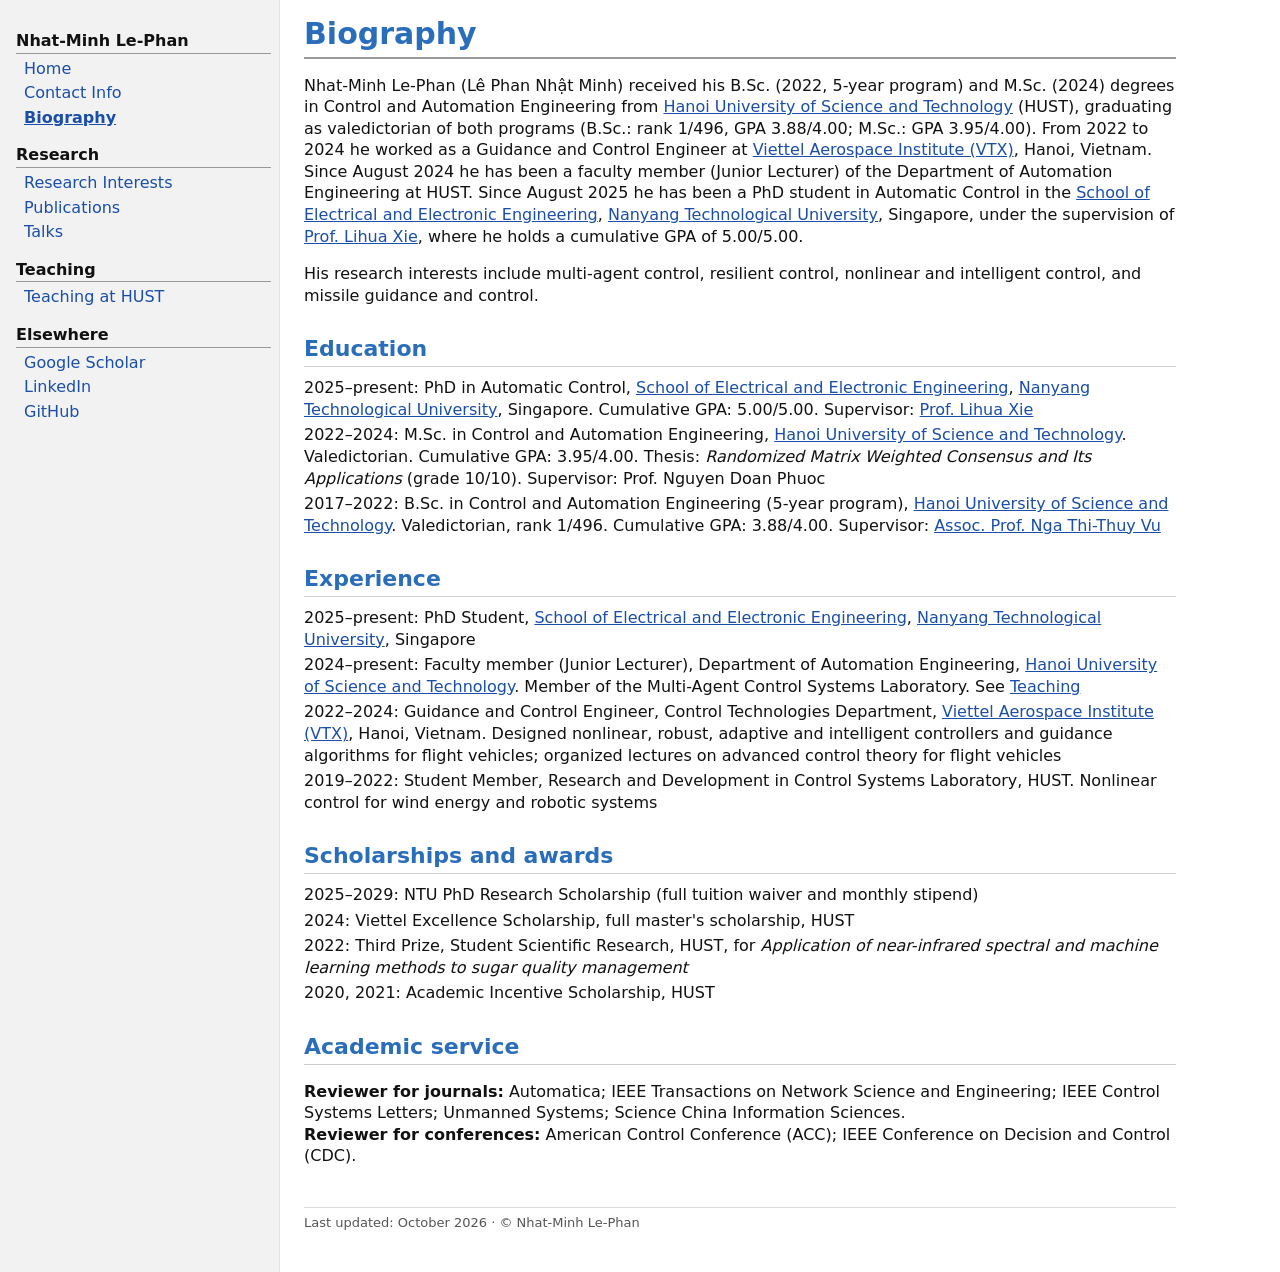
==== bio.html @ d84f1402 "Add LinkedIn, GPAs, valedictorian in About me" ====
<!DOCTYPE html>
<html lang="en">
<head>
<meta charset="utf-8">
<meta name="viewport" content="width=device-width, initial-scale=1">
<title>Biography — Nhat-Minh Le-Phan</title>
<link rel="stylesheet" href="style.css">
</head>
<body>
<div class="layout">
<aside id="sidebar"><button class="menu-btn" onclick="this.parentNode.classList.toggle('open')">&#9776; Menu</button><nav>
<h3>Nhat-Minh Le-Phan</h3><ul>
<li><a href="index.html">Home</a></li>
<li><a href="contact.html">Contact Info</a></li>
<li><a href="bio.html" class="current">Biography</a></li>
</ul>
<h3>Research</h3><ul>
<li><a href="research.html">Research Interests</a></li>
<li><a href="publications.html">Publications</a></li>
<li><a href="talks.html">Talks</a></li>
</ul>
<h3>Teaching</h3><ul>
<li><a href="teaching.html">Teaching at HUST</a></li>
</ul>
<h3>Elsewhere</h3><ul>
<li><a href="https://scholar.google.com/citations?user=ew5rF0sAAAAJ&hl=en">Google Scholar</a></li>
<li><a href="https://www.linkedin.com/in/le-phan-nhat-minh-4aa074153/">LinkedIn</a></li>
<li><a href="https://github.com/minhk43pbc">GitHub</a></li>
</ul>
</nav></aside>
<main>

<h1>Biography</h1>
<p>Nhat-Minh Le-Phan (Lê Phan Nhật Minh) received his B.Sc. (2022, 5-year program) and M.Sc. (2024) degrees in Control and Automation Engineering from <a href="https://hust.edu.vn/en/">Hanoi University of Science and Technology</a> (HUST), graduating as valedictorian of both programs (B.Sc.: rank 1/496, GPA 3.88/4.00; M.Sc.: GPA 3.95/4.00). From 2022 to 2024 he worked as a Guidance and Control Engineer at <a href="https://vi.wikipedia.org/wiki/Vi%E1%BB%87n_H%C3%A0ng_kh%C3%B4ng_V%C5%A9_tr%E1%BB%A5_Viettel">Viettel Aerospace Institute (VTX)</a>, Hanoi, Vietnam. Since August 2024 he has been a faculty member (Junior Lecturer) of the Department of Automation Engineering at HUST. Since August 2025 he has been a PhD student in Automatic Control in the <a href="https://www.ntu.edu.sg/eee">School of Electrical and Electronic Engineering</a>, <a href="https://www.ntu.edu.sg/">Nanyang Technological University</a>, Singapore, under the supervision of <a href="https://scholar.google.com.sg/citations?user=Fmrv3J8AAAAJ&hl=en">Prof. Lihua Xie</a>, where he holds a cumulative GPA of 5.00/5.00.</p>
<p>His research interests include multi-agent control, resilient control, nonlinear and intelligent control, and missile guidance and control.</p>

<h2>Education</h2>
<ul class="news">
  <li>2025–present: PhD in Automatic Control, <a href="https://www.ntu.edu.sg/eee">School of Electrical and Electronic Engineering</a>, <a href="https://www.ntu.edu.sg/">Nanyang Technological University</a>, Singapore. Cumulative GPA: 5.00/5.00. Supervisor: <a href="https://scholar.google.com.sg/citations?user=Fmrv3J8AAAAJ&hl=en">Prof. Lihua Xie</a></li>
  <li>2022–2024: M.Sc. in Control and Automation Engineering, <a href="https://hust.edu.vn/en/">Hanoi University of Science and Technology</a>. Valedictorian. Cumulative GPA: 3.95/4.00. Thesis: <i>Randomized Matrix Weighted Consensus and Its Applications</i> (grade 10/10). Supervisor: Prof. Nguyen Doan Phuoc</li>
  <li>2017–2022: B.Sc. in Control and Automation Engineering (5-year program), <a href="https://hust.edu.vn/en/">Hanoi University of Science and Technology</a>. Valedictorian, rank 1/496. Cumulative GPA: 3.88/4.00. Supervisor: <a href="https://scholar.google.com.sg/citations?user=rkO7JP4AAAAJ&hl=en">Assoc. Prof. Nga Thi-Thuy Vu</a></li>
</ul>

<h2>Experience</h2>
<ul class="news">
  <li>2025–present: PhD Student, <a href="https://www.ntu.edu.sg/eee">School of Electrical and Electronic Engineering</a>, <a href="https://www.ntu.edu.sg/">Nanyang Technological University</a>, Singapore</li>
  <li>2024–present: Faculty member (Junior Lecturer), Department of Automation Engineering, <a href="https://hust.edu.vn/en/">Hanoi University of Science and Technology</a>. Member of the Multi-Agent Control Systems Laboratory. See <a href="teaching.html">Teaching</a></li>
  <li>2022–2024: Guidance and Control Engineer, Control Technologies Department, <a href="https://vi.wikipedia.org/wiki/Vi%E1%BB%87n_H%C3%A0ng_kh%C3%B4ng_V%C5%A9_tr%E1%BB%A5_Viettel">Viettel Aerospace Institute (VTX)</a>, Hanoi, Vietnam. Designed nonlinear, robust, adaptive and intelligent controllers and guidance algorithms for flight vehicles; organized lectures on advanced control theory for flight vehicles</li>
  <li>2019–2022: Student Member, Research and Development in Control Systems Laboratory, HUST. Nonlinear control for wind energy and robotic systems</li>
</ul>

<h2>Scholarships and awards</h2>
<ul class="news">
  <li>2025–2029: NTU PhD Research Scholarship (full tuition waiver and monthly stipend)</li>
  <li>2024: Viettel Excellence Scholarship, full master's scholarship, HUST</li>
  <li>2022: Third Prize, Student Scientific Research, HUST, for <i>Application of near-infrared spectral and machine learning methods to sugar quality management</i></li>
  <li>2020, 2021: Academic Incentive Scholarship, HUST</li>
</ul>

<h2>Academic service</h2>
<p><b>Reviewer for journals:</b> Automatica; IEEE Transactions on Network Science and Engineering; IEEE Control Systems Letters; Unmanned Systems; Science China Information Sciences.<br>
<b>Reviewer for conferences:</b> American Control Conference (ACC); IEEE Conference on Decision and Control (CDC).</p>

<footer>Last updated: October 2026 &middot; &copy; Nhat-Minh Le-Phan</footer>
</main>
</div>
</body>
</html>
---- style.css ----
/* Minimal academic homepage — edit colors here */
:root{--blue:#2a6ebb;--link:#1a4ea8;--rule:#999;--side:#f2f2f2;--text:#111;--muted:#555;--box:#f4f4f4}
*{box-sizing:border-box}
html,body{margin:0;padding:0;background:#fff;color:var(--text)}
body{font-family:"DejaVu Sans",Verdana,Arial,sans-serif;font-size:16px;line-height:1.35}
a{color:var(--link)}
a:hover{color:#c0392b}
.layout{display:flex;min-height:100vh;max-width:1200px}
#sidebar{flex:0 0 280px;background:var(--side);border-right:1px solid #e3e3e3;padding:20px 8px 40px 16px}
#sidebar h3{font-size:16px;margin:16px 0 4px;padding-bottom:1px;border-bottom:1px solid var(--rule)}
#sidebar h3:first-child{margin-top:10px}
#sidebar ul{list-style:none;margin:0;padding:0 0 0 8px}
#sidebar li{margin:3px 0}
#sidebar a{text-decoration:none}
#sidebar a:hover{text-decoration:underline}
#sidebar a.current{text-decoration:underline;font-weight:bold}
main{flex:1;padding:8px 24px 40px 24px;min-width:0}
h1{color:var(--blue);font-size:30px;margin:6px 0 16px;padding-bottom:2px;border-bottom:2px solid var(--rule)}
h2{color:var(--blue);font-size:22px;margin:28px 0 10px;padding-bottom:2px;border-bottom:1px solid #ccc}
.profile{display:flex;gap:12px;align-items:flex-start}
.profile img{width:178px;height:232px;object-fit:cover;border:1px solid #444;background:#ddd}
.profile .vn{display:block;color:var(--muted);margin:-4px 0 8px}
.profile .who{font-weight:bold;font-size:18px;display:inline-block;margin-bottom:6px}
.profile p{margin:0 0 14px}
.news{margin:0;padding:0;list-style:none}
.news li{margin:0 0 4px}
.box{background:var(--box);border:1px solid #ddd;padding:6px 9px;margin:14px 0}
.pubgrid{display:grid;grid-template-columns:repeat(4,1fr);gap:16px;margin-top:10px}
.pubgrid figure{margin:0;font-size:14px}
.pubgrid .cover{aspect-ratio:4/3;border:1px solid #9bb3d6;background:linear-gradient(160deg,#2a6ebb,#173f6e);display:flex;flex-direction:column;justify-content:space-between;padding:10px;color:#fff;margin-bottom:6px;overflow:hidden}
.pubgrid .cover b{font-size:13px;letter-spacing:.04em;text-transform:uppercase;opacity:.85}
.pubgrid .cover span{font-size:22px;font-weight:bold}
.pubgrid .cover img{width:100%;height:100%;object-fit:cover}
ol.pubs li{margin-bottom:10px}
.ph{color:#a33;font-style:italic}
footer{margin-top:40px;font-size:13px;color:var(--muted);border-top:1px solid #ddd;padding-top:6px}
.menu-btn{display:none}
@media (max-width:760px){
  .layout{flex-direction:column}
  #sidebar{flex:none;border-right:0;border-bottom:1px solid #ddd;padding:8px 16px}
  #sidebar nav{display:none}
  #sidebar.open nav{display:block}
  .menu-btn{display:block;background:none;border:1px solid #aaa;padding:4px 10px;font:inherit;cursor:pointer}
  main{padding:8px 16px 32px}
  .profile{flex-direction:column}
  .pubgrid{grid-template-columns:repeat(2,1fr)}
  h1{font-size:24px}
}
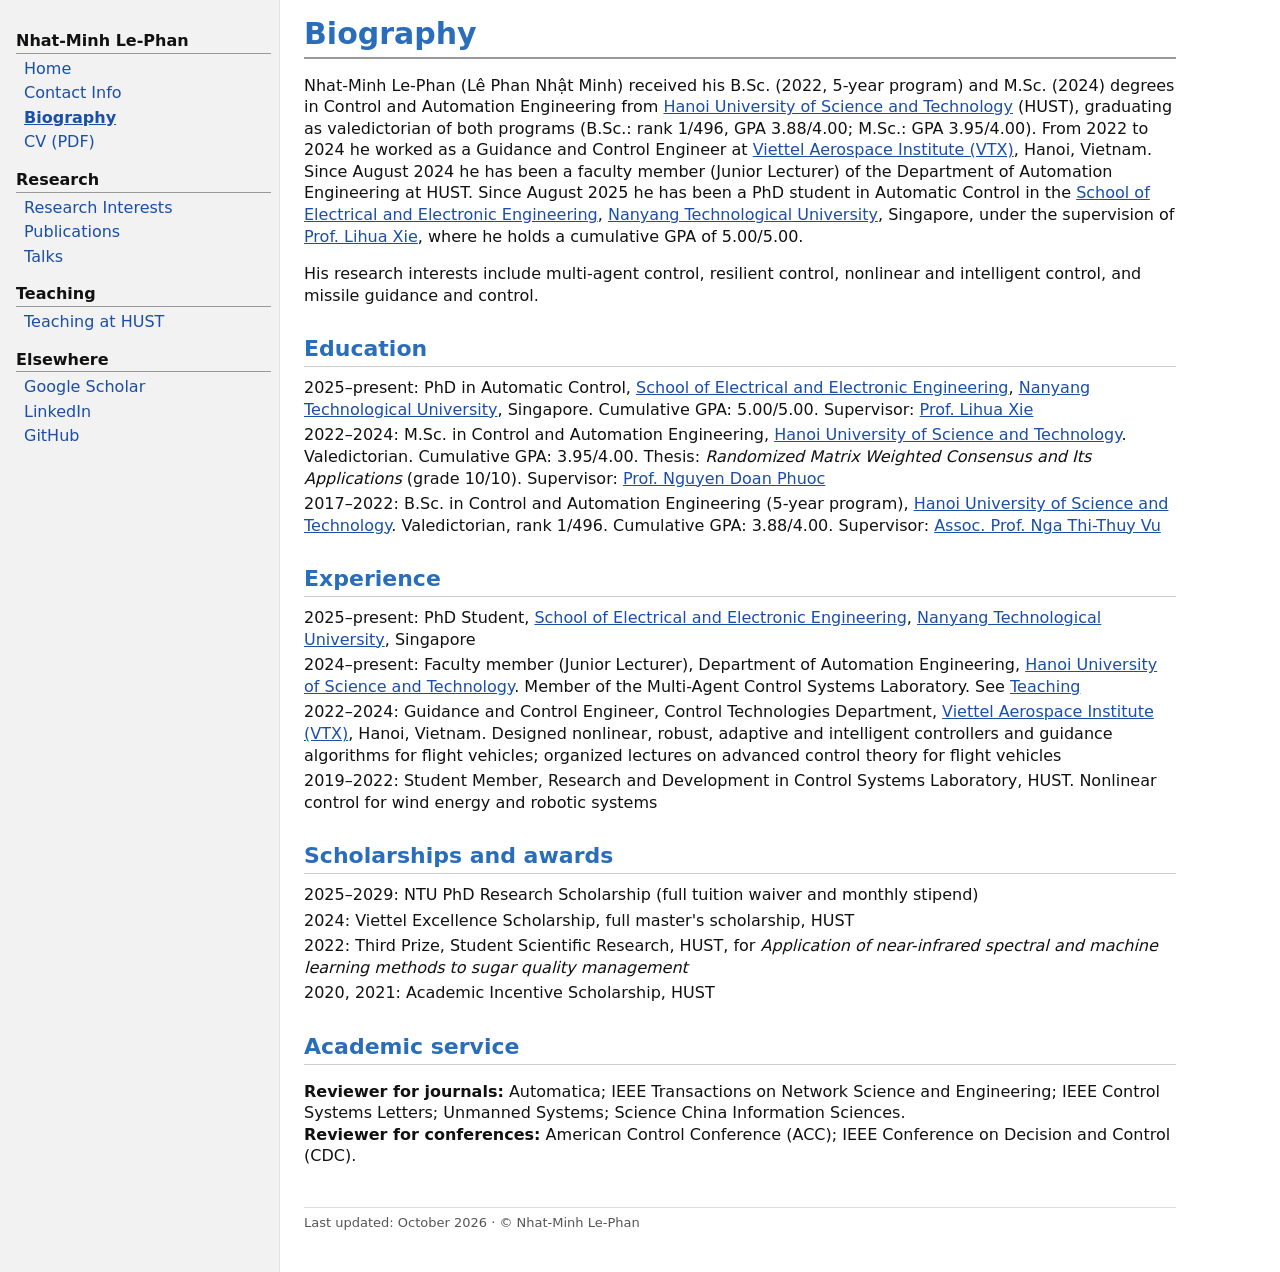
==== commit ecffe097: "Add public CV and link Prof. Phuoc" ====
--- a/bio.html
+++ b/bio.html
@@ -13,6 +13,7 @@
 <li><a href="index.html">Home</a></li>
 <li><a href="contact.html">Contact Info</a></li>
 <li><a href="bio.html" class="current">Biography</a></li>
+<li><a href="cv.pdf">CV (PDF)</a></li>
 </ul>
 <h3>Research</h3><ul>
 <li><a href="research.html">Research Interests</a></li>
@@ -37,7 +38,7 @@
 <h2>Education</h2>
 <ul class="news">
   <li>2025–present: PhD in Automatic Control, <a href="https://www.ntu.edu.sg/eee">School of Electrical and Electronic Engineering</a>, <a href="https://www.ntu.edu.sg/">Nanyang Technological University</a>, Singapore. Cumulative GPA: 5.00/5.00. Supervisor: <a href="https://scholar.google.com.sg/citations?user=Fmrv3J8AAAAJ&hl=en">Prof. Lihua Xie</a></li>
-  <li>2022–2024: M.Sc. in Control and Automation Engineering, <a href="https://hust.edu.vn/en/">Hanoi University of Science and Technology</a>. Valedictorian. Cumulative GPA: 3.95/4.00. Thesis: <i>Randomized Matrix Weighted Consensus and Its Applications</i> (grade 10/10). Supervisor: Prof. Nguyen Doan Phuoc</li>
+  <li>2022–2024: M.Sc. in Control and Automation Engineering, <a href="https://hust.edu.vn/en/">Hanoi University of Science and Technology</a>. Valedictorian. Cumulative GPA: 3.95/4.00. Thesis: <i>Randomized Matrix Weighted Consensus and Its Applications</i> (grade 10/10). Supervisor: <a href="https://scholar.google.com.vn/citations?user=D4TNiIYAAAAJ&hl=en">Prof. Nguyen Doan Phuoc</a></li>
   <li>2017–2022: B.Sc. in Control and Automation Engineering (5-year program), <a href="https://hust.edu.vn/en/">Hanoi University of Science and Technology</a>. Valedictorian, rank 1/496. Cumulative GPA: 3.88/4.00. Supervisor: <a href="https://scholar.google.com.sg/citations?user=rkO7JP4AAAAJ&hl=en">Assoc. Prof. Nga Thi-Thuy Vu</a></li>
 </ul>
 
--- a/style.css
+++ b/style.css
@@ -33,6 +33,9 @@
 .pubgrid .cover img{width:100%;height:100%;object-fit:cover}
 ol.pubs li{margin-bottom:10px}
 .ph{color:#a33;font-style:italic}
+.quote{margin:12px 0 4px;padding:6px 12px;border-left:4px solid var(--blue);background:var(--box);font-style:italic}
+.quote span{font-style:normal;color:var(--muted);white-space:nowrap}
+.fun{font-size:15px;color:var(--muted);margin:8px 0 0}
 footer{margin-top:40px;font-size:13px;color:var(--muted);border-top:1px solid #ddd;padding-top:6px}
 .menu-btn{display:none}
 @media (max-width:760px){
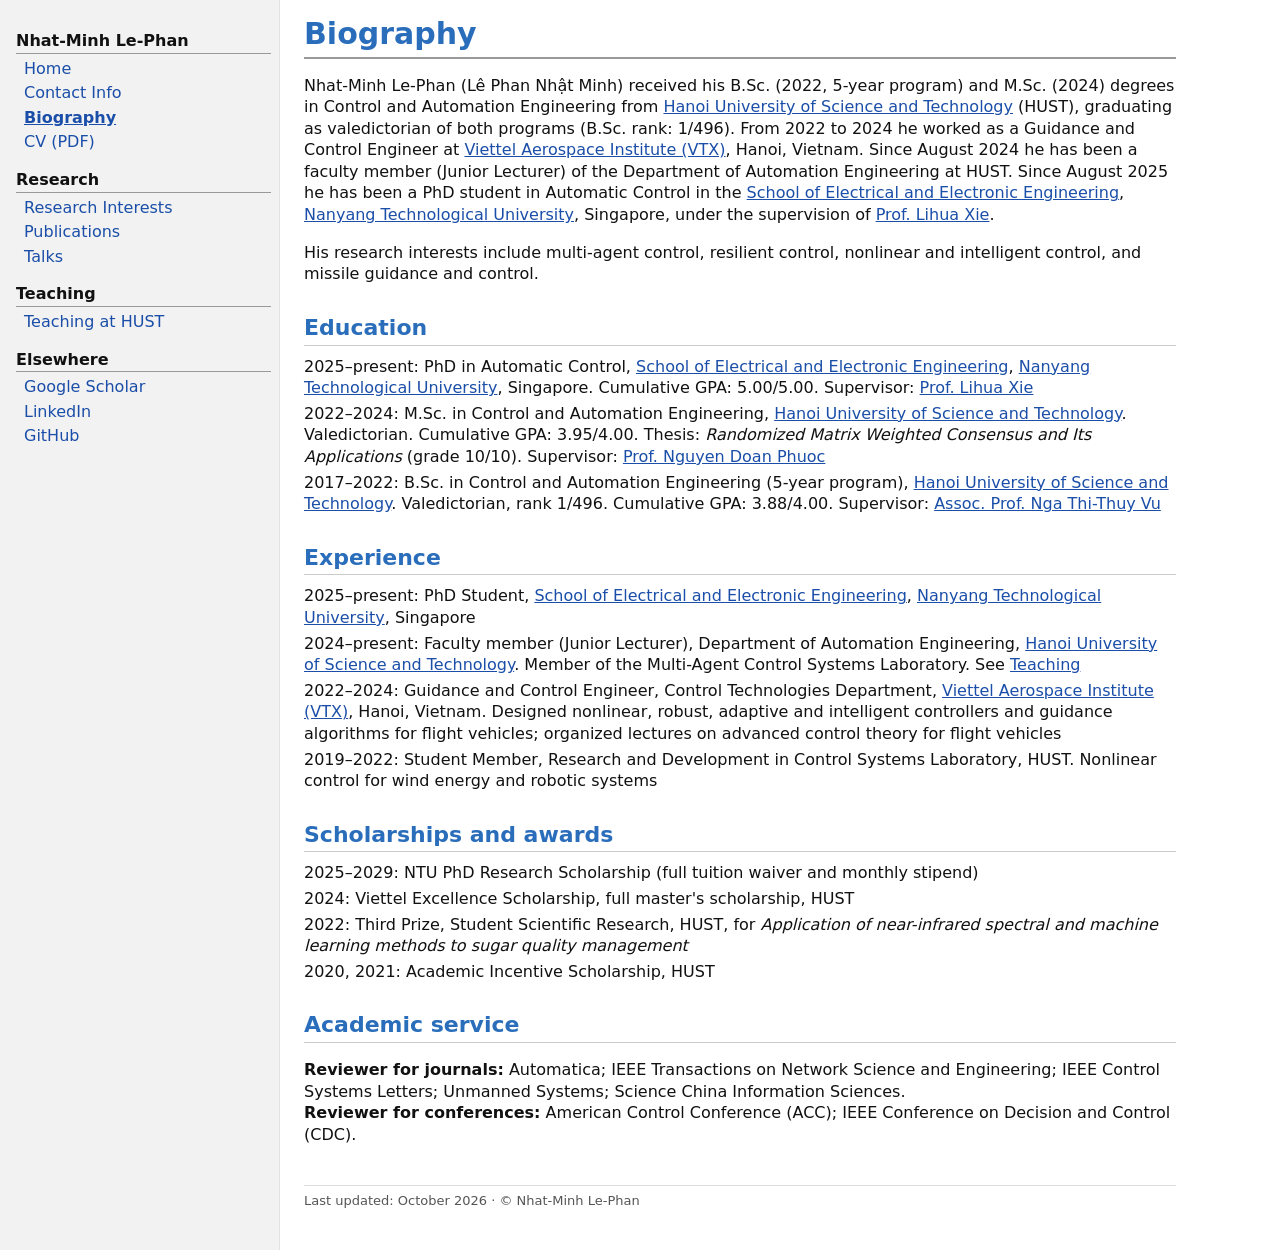
==== commit b99435b5: "Remove GPAs from biography text" ====
--- a/bio.html
+++ b/bio.html
@@ -32,7 +32,7 @@
 <main>
 
 <h1>Biography</h1>
-<p>Nhat-Minh Le-Phan (Lê Phan Nhật Minh) received his B.Sc. (2022, 5-year program) and M.Sc. (2024) degrees in Control and Automation Engineering from <a href="https://hust.edu.vn/en/">Hanoi University of Science and Technology</a> (HUST), graduating as valedictorian of both programs (B.Sc.: rank 1/496, GPA 3.88/4.00; M.Sc.: GPA 3.95/4.00). From 2022 to 2024 he worked as a Guidance and Control Engineer at <a href="https://vi.wikipedia.org/wiki/Vi%E1%BB%87n_H%C3%A0ng_kh%C3%B4ng_V%C5%A9_tr%E1%BB%A5_Viettel">Viettel Aerospace Institute (VTX)</a>, Hanoi, Vietnam. Since August 2024 he has been a faculty member (Junior Lecturer) of the Department of Automation Engineering at HUST. Since August 2025 he has been a PhD student in Automatic Control in the <a href="https://www.ntu.edu.sg/eee">School of Electrical and Electronic Engineering</a>, <a href="https://www.ntu.edu.sg/">Nanyang Technological University</a>, Singapore, under the supervision of <a href="https://scholar.google.com.sg/citations?user=Fmrv3J8AAAAJ&hl=en">Prof. Lihua Xie</a>, where he holds a cumulative GPA of 5.00/5.00.</p>
+<p>Nhat-Minh Le-Phan (Lê Phan Nhật Minh) received his B.Sc. (2022, 5-year program) and M.Sc. (2024) degrees in Control and Automation Engineering from <a href="https://hust.edu.vn/en/">Hanoi University of Science and Technology</a> (HUST), graduating as valedictorian of both programs (B.Sc. rank: 1/496). From 2022 to 2024 he worked as a Guidance and Control Engineer at <a href="https://vi.wikipedia.org/wiki/Vi%E1%BB%87n_H%C3%A0ng_kh%C3%B4ng_V%C5%A9_tr%E1%BB%A5_Viettel">Viettel Aerospace Institute (VTX)</a>, Hanoi, Vietnam. Since August 2024 he has been a faculty member (Junior Lecturer) of the Department of Automation Engineering at HUST. Since August 2025 he has been a PhD student in Automatic Control in the <a href="https://www.ntu.edu.sg/eee">School of Electrical and Electronic Engineering</a>, <a href="https://www.ntu.edu.sg/">Nanyang Technological University</a>, Singapore, under the supervision of <a href="https://scholar.google.com.sg/citations?user=Fmrv3J8AAAAJ&hl=en">Prof. Lihua Xie</a>.</p>
 <p>His research interests include multi-agent control, resilient control, nonlinear and intelligent control, and missile guidance and control.</p>
 
 <h2>Education</h2>
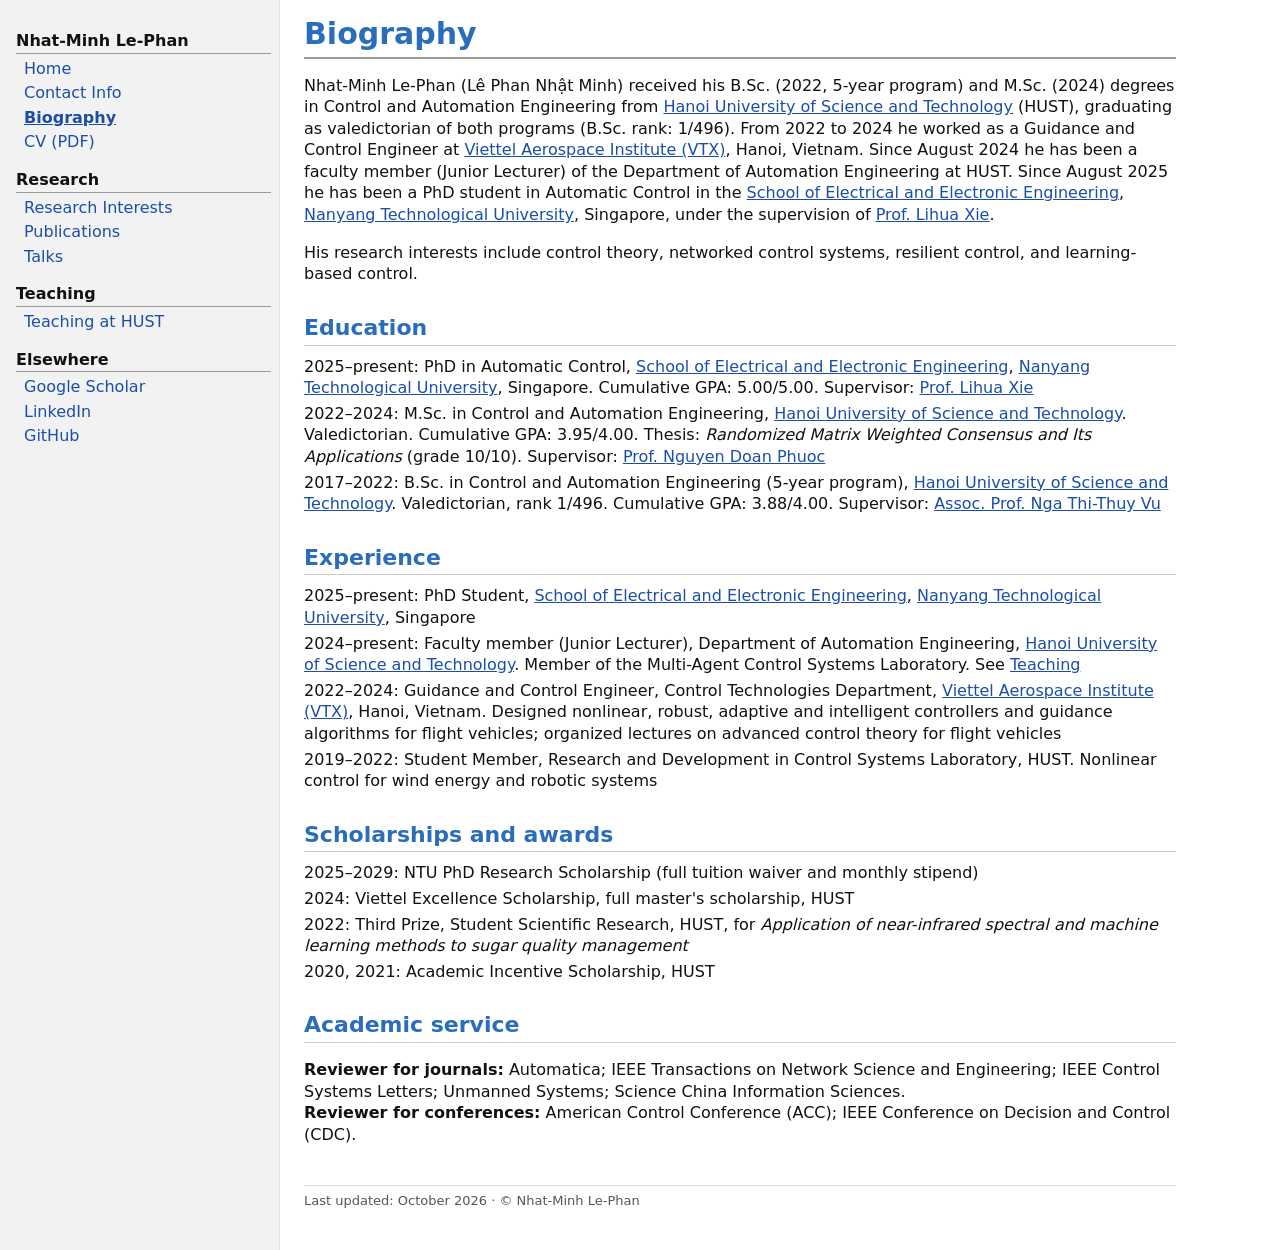
==== commit 8f8e5216: "Align biography research interests" ====
--- a/bio.html
+++ b/bio.html
@@ -33,7 +33,7 @@
 
 <h1>Biography</h1>
 <p>Nhat-Minh Le-Phan (Lê Phan Nhật Minh) received his B.Sc. (2022, 5-year program) and M.Sc. (2024) degrees in Control and Automation Engineering from <a href="https://hust.edu.vn/en/">Hanoi University of Science and Technology</a> (HUST), graduating as valedictorian of both programs (B.Sc. rank: 1/496). From 2022 to 2024 he worked as a Guidance and Control Engineer at <a href="https://vi.wikipedia.org/wiki/Vi%E1%BB%87n_H%C3%A0ng_kh%C3%B4ng_V%C5%A9_tr%E1%BB%A5_Viettel">Viettel Aerospace Institute (VTX)</a>, Hanoi, Vietnam. Since August 2024 he has been a faculty member (Junior Lecturer) of the Department of Automation Engineering at HUST. Since August 2025 he has been a PhD student in Automatic Control in the <a href="https://www.ntu.edu.sg/eee">School of Electrical and Electronic Engineering</a>, <a href="https://www.ntu.edu.sg/">Nanyang Technological University</a>, Singapore, under the supervision of <a href="https://scholar.google.com.sg/citations?user=Fmrv3J8AAAAJ&hl=en">Prof. Lihua Xie</a>.</p>
-<p>His research interests include multi-agent control, resilient control, nonlinear and intelligent control, and missile guidance and control.</p>
+<p>His research interests include control theory, networked control systems, resilient control, and learning-based control.</p>
 
 <h2>Education</h2>
 <ul class="news">
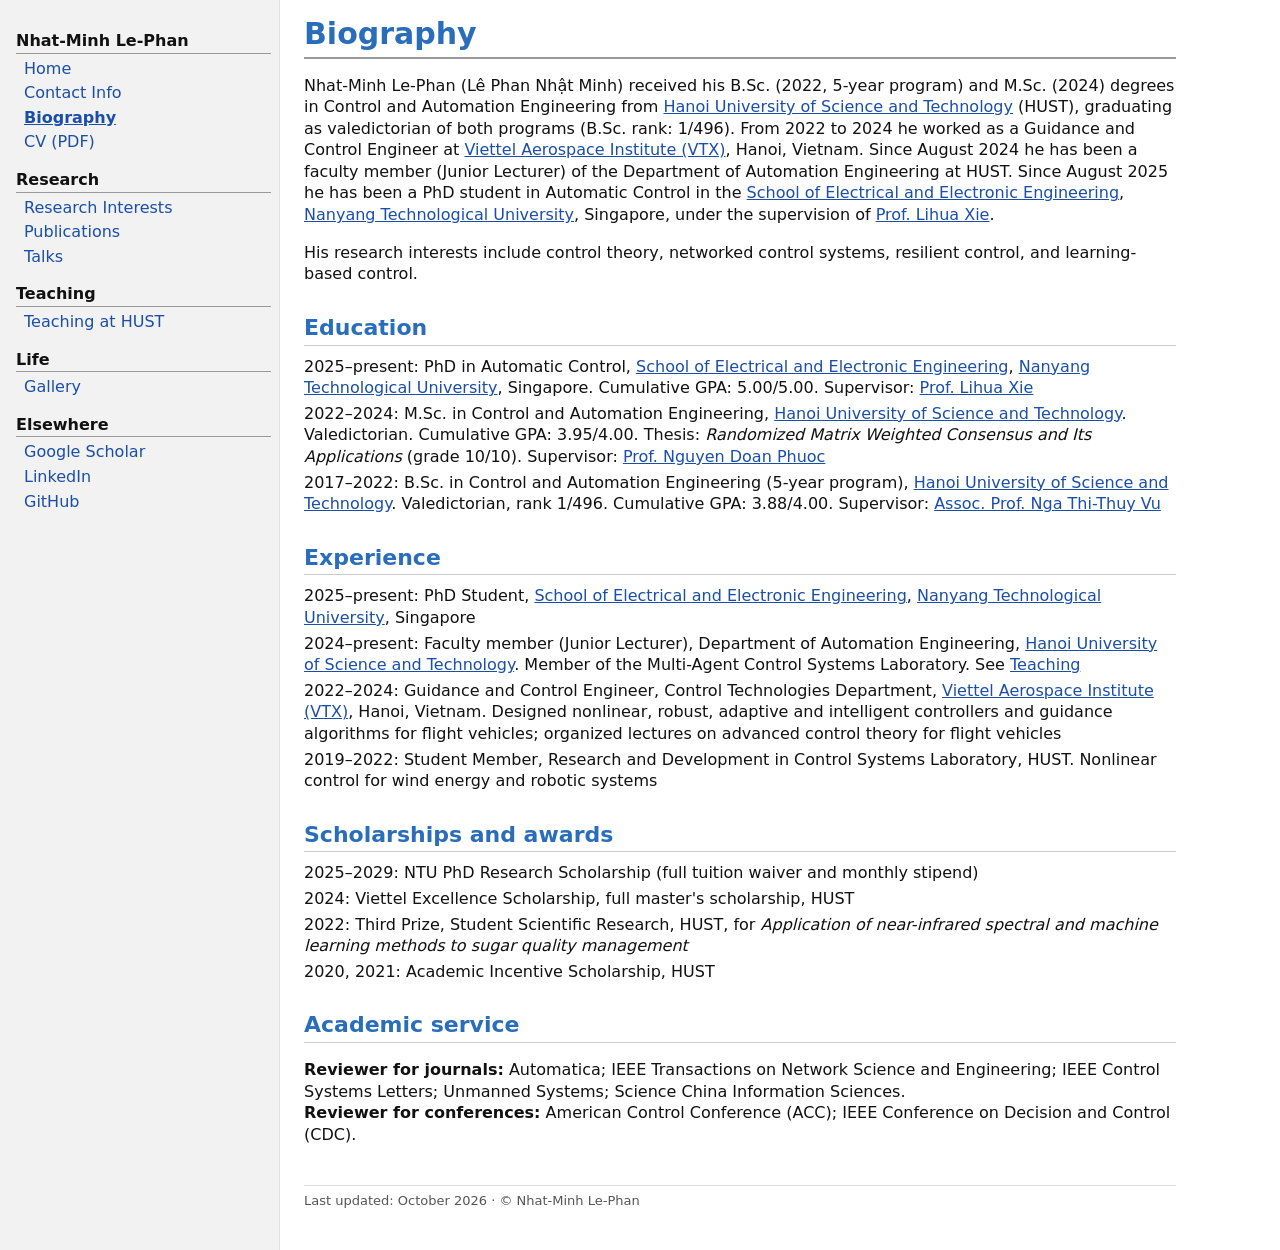
==== commit 350185b6: "Add Gallery page with graduation photos" ====
--- a/bio.html
+++ b/bio.html
@@ -22,6 +22,9 @@
 </ul>
 <h3>Teaching</h3><ul>
 <li><a href="teaching.html">Teaching at HUST</a></li>
+</ul>
+<h3>Life</h3><ul>
+<li><a href="gallery.html">Gallery</a></li>
 </ul>
 <h3>Elsewhere</h3><ul>
 <li><a href="https://scholar.google.com/citations?user=ew5rF0sAAAAJ&hl=en">Google Scholar</a></li>
@@ -65,5 +68,6 @@
 <footer>Last updated: October 2026 &middot; &copy; Nhat-Minh Le-Phan</footer>
 </main>
 </div>
+<script data-goatcounter="https://minhk43pbc.goatcounter.com/count" async src="//gc.zgo.at/count.js"></script>
 </body>
 </html>
--- a/style.css
+++ b/style.css
@@ -36,6 +36,13 @@
 .quote{margin:12px 0 4px;padding:6px 12px;border-left:4px solid var(--blue);background:var(--box);font-style:italic}
 .quote span{font-style:normal;color:var(--muted);white-space:nowrap}
 .fun{font-size:15px;color:var(--muted);margin:8px 0 0}
+.gallery{display:grid;grid-template-columns:1fr 1fr;gap:16px;align-items:start}
+.gallery figure{margin:0}
+.gallery img{width:100%;height:auto;border:1px solid #ccc;display:block}
+.gallery figcaption{font-size:14px;color:var(--muted);margin-top:6px}
+.gallery .wide{grid-column:1/-1}
+.gallery .small img{max-width:300px}
+@media (max-width:760px){.gallery{grid-template-columns:1fr}}
 footer{margin-top:40px;font-size:13px;color:var(--muted);border-top:1px solid #ddd;padding-top:6px}
 .menu-btn{display:none}
 @media (max-width:760px){
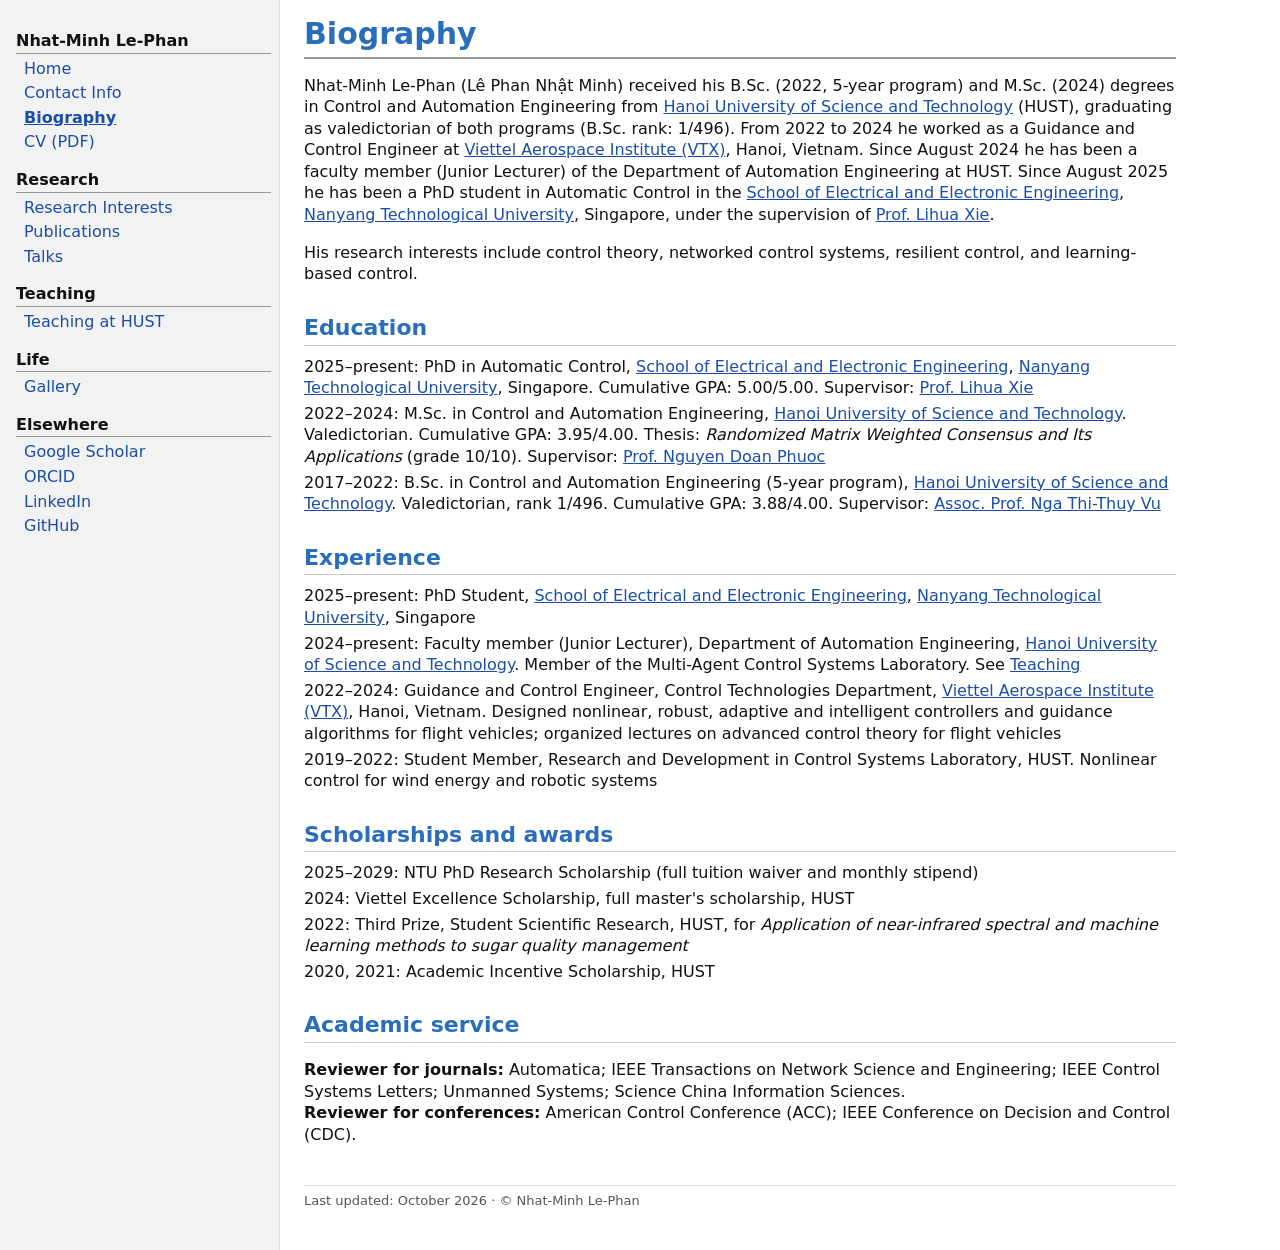
==== commit a2d856eb: "Add ORCID iD to site and CV" ====
--- a/bio.html
+++ b/bio.html
@@ -28,6 +28,7 @@
 </ul>
 <h3>Elsewhere</h3><ul>
 <li><a href="https://scholar.google.com/citations?user=ew5rF0sAAAAJ&hl=en">Google Scholar</a></li>
+<li><a href="https://orcid.org/0000-0003-3902-7748">ORCID</a></li>
 <li><a href="https://www.linkedin.com/in/le-phan-nhat-minh-4aa074153/">LinkedIn</a></li>
 <li><a href="https://github.com/minhk43pbc">GitHub</a></li>
 </ul>
